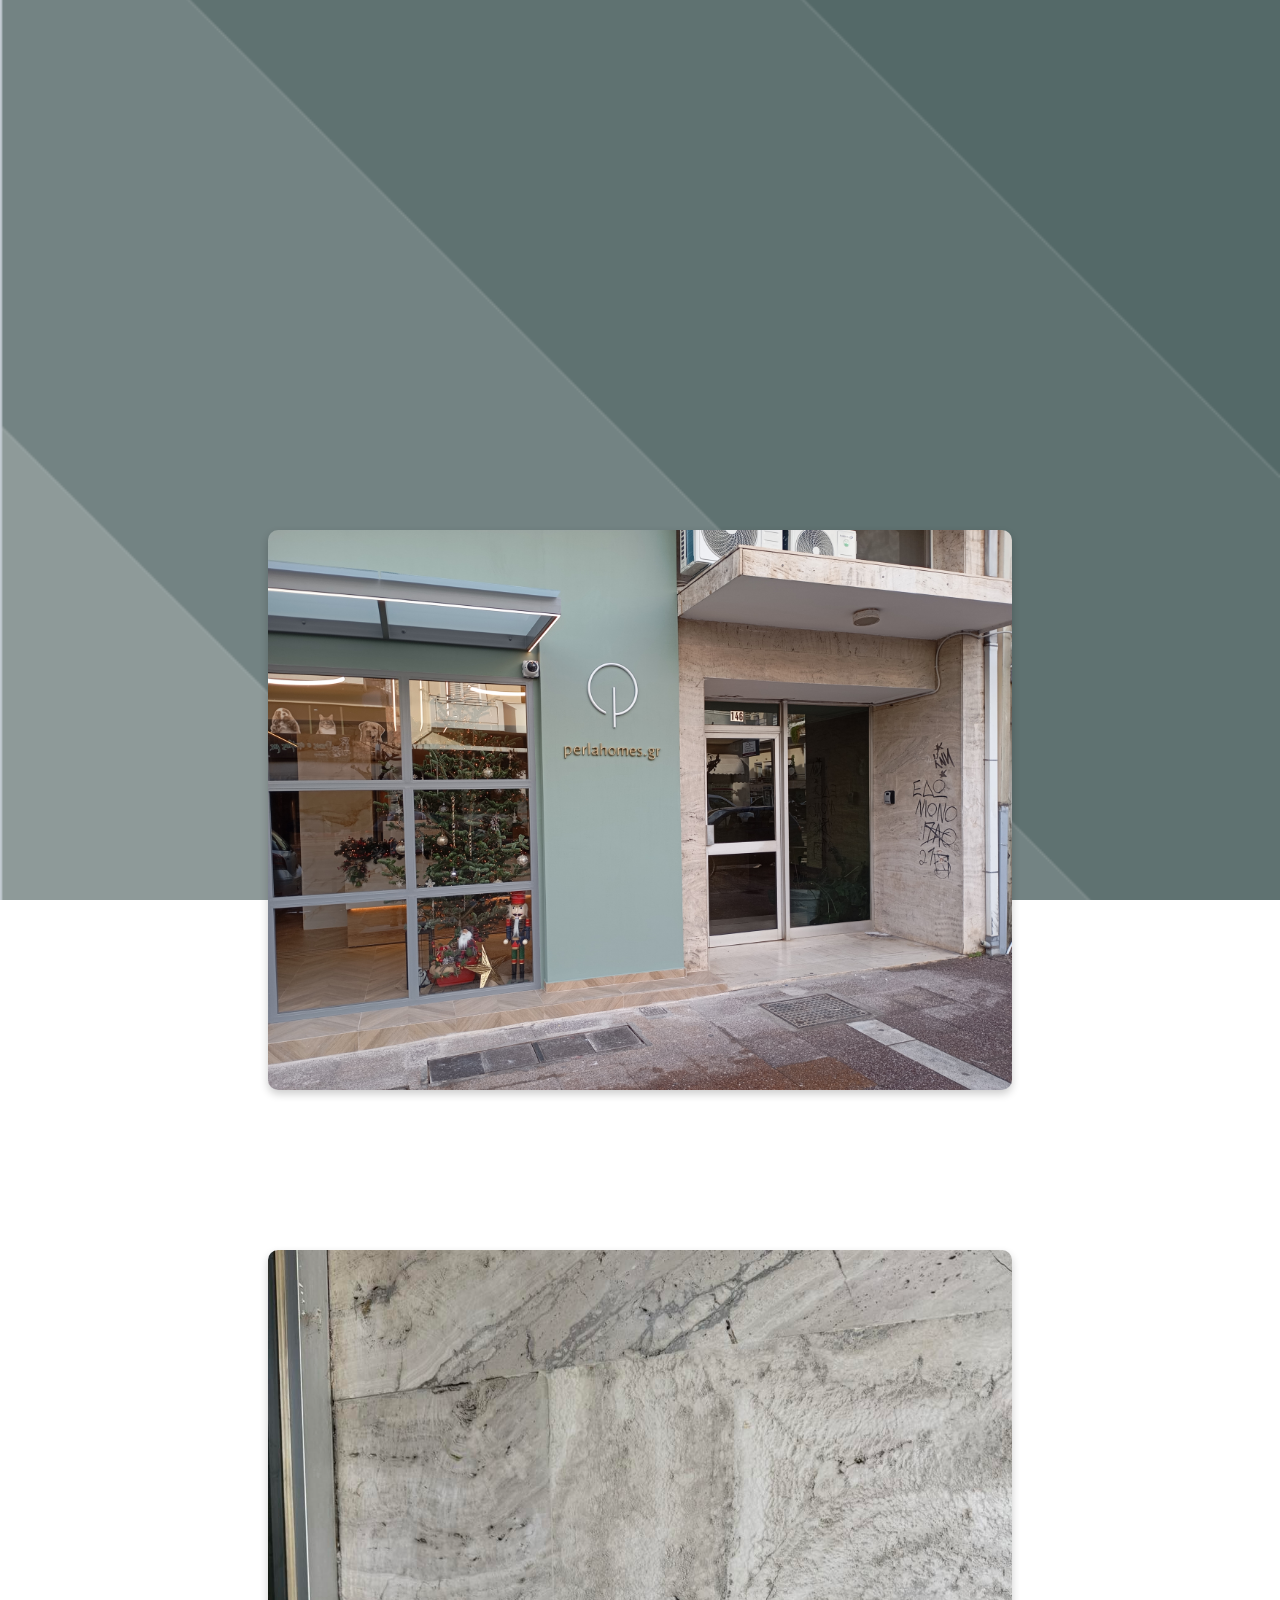
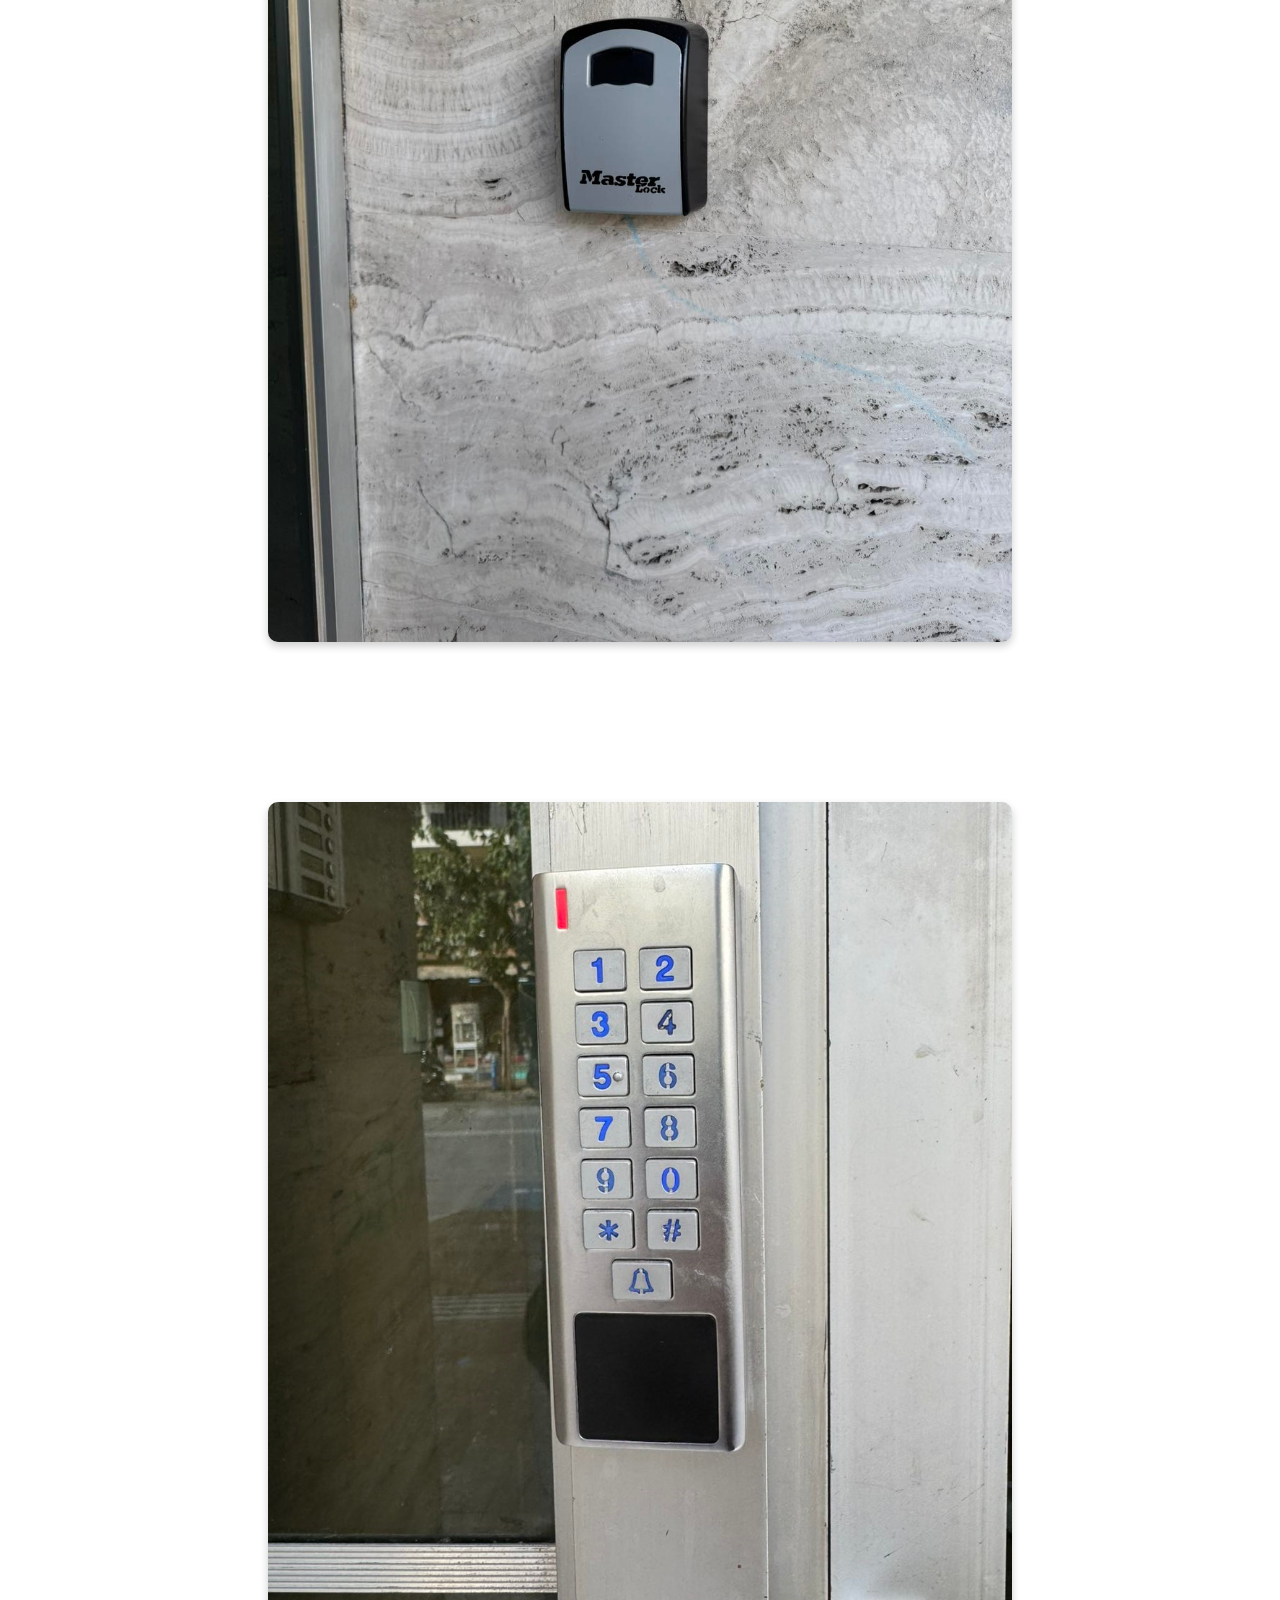
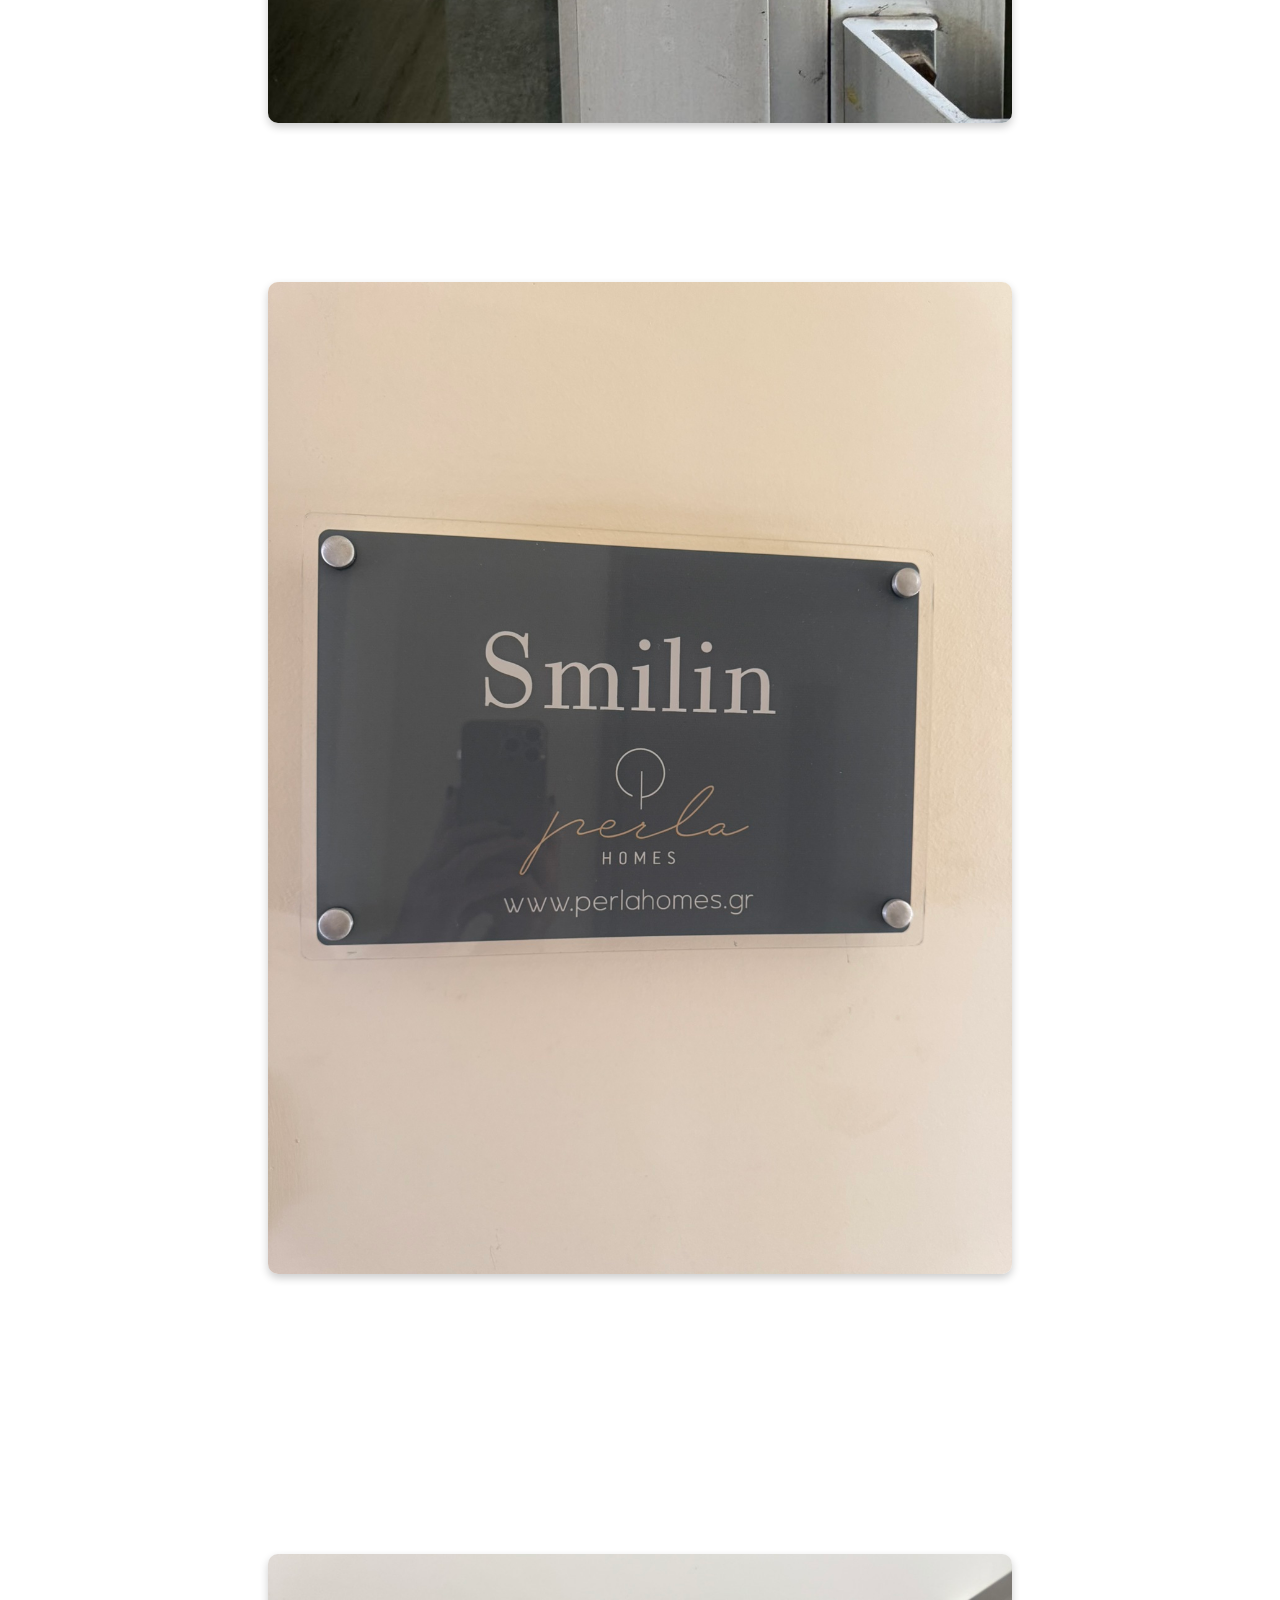
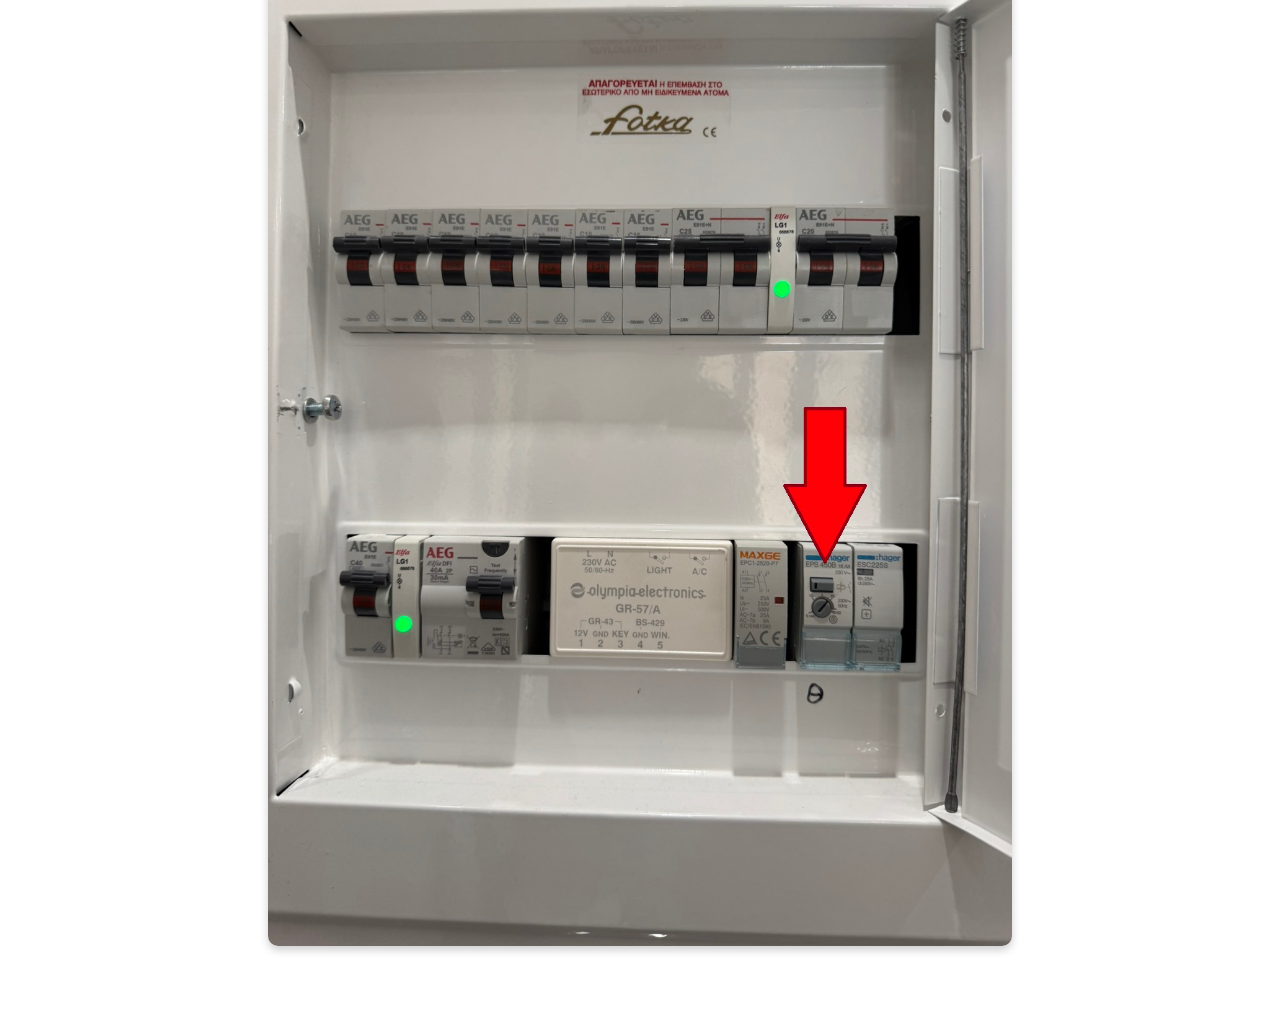
==== check_in.html @ eb22bf73 "Add files via upload" ====
<!DOCTYPE html>
<html lang="en">
<head>
    <meta charset="UTF-8">
    <meta name="viewport" content="width=device-width, initial-scale=1.0">
    <link href="https://fonts.googleapis.com/css2?family=Roboto:wght@400;700&display=swap" rel="stylesheet">

    <title>Perla Homes</title>
    <link rel="stylesheet" href="style.css">
</head>
<body>
    <!-- Main Content Section -->
    <div class="content-container">
        <!-- Home Button -->
        <a href="index.html" class="home-button fade-in">
            <button>Home Page</button>
        </a>

        <!-- Language Selector -->
        <div id="google_translate_element" class="fade-in"></div>

        <!-- Logo -->
        <img src="images/perla logo site.png" alt="Perla Homes Logo" id="logo" class="fade-in" />

        <!-- Main Heading -->
        <h1 id="main-heading" class="fade-in">Check-in <br> Instructions</h1>

        <!-- Images and Content -->
        <div class="content">
            <img src="images/Front Faron.jpg" id="front-door" alt="Access Code" />
        
            <h2>Key case</h2>
            <h2>Located next to the entrance door.</h2>
            <img src="images/Key Lock.jpg" id="key-lock" alt="Access Code">
            <h2>Code: 4450</h2>

           
            <h2>Door Lock.</h2>
            <img src="images/Entrance_Lock.jpg" id="key-lock" alt="Access Code">
            <h2>Code: 4455#</h2>
        
            <h2>Apartment on the 2nd floor</h2>
            <img src="images/Tampela_Smilin.jpg" id="apartment-image" alt="Access Code">
        
            <h2>Check-out</h2>
            <h2>Check-out Time 11:00 AM.</h2>
            <p>Please during check-out leave the keys on the table and close the door. Thank You!</p>
        
            <h2>Hot Water</h2>
            <p>The property has a solar water heater. In case there is no hot water, please turn on the water heater, it turns off automaticly.</p>
            <img src="images/Pinakas Smilin.jpg" id="hot-water" alt="Access Code">
        </div>

    <!-- Footer -->
    <div class="footer fade-in">
        <p>&copy; 2025 Perla Homes. All rights reserved.</p>
    </div>

    <script src="script.js"></script>
    <script type="text/javascript">
        function googleTranslateElementInit() {
            new google.translate.TranslateElement({
                pageLanguage: 'en',
                includedLanguages: 'en,el,it,pt,ro,es,fr,ka,de,cs,hy,sq,ru', // Add more languages as needed
                layout: google.translate.TranslateElement.InlineLayout.SIMPLE
            }, 'google_translate_element');
        }
    </script>
    <script type="text/javascript" src="https://translate.google.com/translate_a/element.js?cb=googleTranslateElementInit"></script>
</body>
</html>
---- style.css ----
/* Basic Reset */
body, html {
    margin: 0;
    padding: 0;
    font-family: Arial, sans-serif;
    height: 100%;
    display: flex;
    flex-direction: column;
}

/* Background with image and overlay */
body {
    background-image: url('images/fonto.png'); /* Replace with your background image */
    background-size: cover;
    background-position: center;
    background-attachment: fixed;
    color: white;
}

/* Semi-transparent overlay */
body::after {
    content: "";
    position: absolute;
    top: 0;
    left: 0;
    right: 0;
    bottom: 0;
    background: rgba(10, 10, 10, 0.1); /* Adjust this to change the contrast */
    z-index: -1; /* Places the overlay behind content */
}

/* Main Content */
.content-container {
    flex: 1;
    display: flex;
    flex-direction: column;
    justify-content: center;
    align-items: center;
    text-align: center;
    padding: 20px;
}

/* Language selector positioned at the top left */
#google_translate_element {
    position: absolute;
    top: 1px;
    left: 1px;
    z-index: 9999;
    padding: 5px;
    
    border: 1px solid #ccc; /* Optional border */
    border-radius: 5px; /* Optional rounded corners */
}



/* Button container */
.button-container {
    display: flex;
    justify-content: center;
    gap: 20px;
    margin-top: 10px;
    flex-wrap: wrap; /* Allows wrapping for smaller screens */
}

/* Styling for each button item */
.button-item {
    display: flex;
    flex-direction: column;
    align-items: center;
    text-align: center;
}

.round-btn {
    background-color: #eff5ef;
    color: white;
    border: none;
    padding: 0; /* Remove padding */
    border-radius: 50%;
    width: 80px;  /* Smaller width */
    height: 80px;  /* Smaller height */
    display: flex;
    justify-content: center;
    align-items: center;
    cursor: pointer;
    transition: background-color 0.3s;
    overflow: hidden; /* Ensure image stays inside the circle */
    margin-bottom: 8px; /* Space between button and text */
}

.round-btn:hover {
    background-color: #3d5e4d;
}

.round-btn:focus {
    outline: none;
}

.round-btn img {
    width: 100%; /* Fill the button's width */
    height: 100%; /* Fill the button's height */
    object-fit: cover; /* Ensures the image covers the entire circle without distortion */
}

button:active {
    transform: scale(0.98); /* Slight scale-down effect on click */
}

/* Text under the button */
.button-item span {
    color: white;
    font-size: 17px; /* Smaller text */
    font-weight: bold;
}

/* Footer */
.footer {
    background-color: #0f0f0f(0, 0, 0, 0.7); /* Optional: background for the footer */
    background-color: rgb(140, 150, 144);
    width: 100%;
    padding: 5px 0;
    text-align: center;
    color: white;
}

.footer p {
    margin: 0;
}

#logo {
    display: block;
    margin: 0 auto; /* Center the logo */
    max-width: 350px; /* Adjust the size as needed */
    height: auto; /* Keep the aspect ratio intact */
    margin-top: 200px;
}

.round-btn {
    box-shadow: 0 4px 6px rgba(0, 0, 0, 0.2);
}
.round-btn:hover {
    box-shadow: 0 6px 10px rgba(0, 0, 0, 0.3);
}

/* Styling for h1 element */
#main-heading {
    font-family: 'Roboto', sans-serif; /* Use a nice, modern font like Roboto */
    font-size: 2rem; /* Adjust the size of the text */
    color: white; /* Make the text white */
    text-align: center; /* Center align the text */
    margin-top: 10px; /* Add some space between the logo and the heading */
    text-shadow: 2px 2px 4px rgba(0, 0, 0, 0.5); /* Optional: add shadow for better readability */
}

p {
    text-align: center; /* Centers the text */
    font-size: 1em;    /* Optional: adjust the font size */
    color: white;        /* Optional: ensure the text is white */
    margin-top: 5px;    /* Optional: add some spacing from the heading */
}
/* Define the animation for fade-in effect */
.fade-in {
    opacity: 0; /* Start as invisible */
    animation: fadeInAnimation 2s forwards; /* Apply animation */
}

@keyframes fadeInAnimation {
    0% {
        opacity: 0; /* Invisible at the start */
    }
    100% {
        opacity: 1; /* Fully visible at the end */
    }
}

/* Optional: Delay different elements to stagger their appearance */
#logo {
    animation-delay: 1s; /* Delay the logo by 0.5s */
}

#main-heading {
    animation-delay: 1.5s; /* Delay the heading by 1s */
}

.button-item {
    animation-delay: 2s; /* Delay buttons by 1.5s */
    animation-duration: 3s;
}

.content img {
    box-shadow: 0 4px 8px rgba(0, 0, 0, 0.2); /* Adds a subtle shadow around the image */
}

.content img {
    max-width: 60%; /* Adjust this value to control the maximum width of your images */
    height: auto;
    margin: 20px 0; /* Adds spacing between the images */
    border-radius: 10px; /* Optional: Adds rounded corners to images */
}

.home-button {
    position: fixed;
    top: 50px; /* Distance from the top */
    right: 10px; /* Distance from the right */
    z-index: 1000; /* Ensure it's above other content */
}

.home-button button {
    background-color: #9b9e89; /* Green background */
    color: white; /* White text */
    padding: 10px 10px; /* Some padding */
    border: none; /* No border */
    border-radius: 5px; /* Rounded corners */
    font-size: 16px;
    font-weight: 700;
    cursor: pointer;
}

.home-button button:hover {
    background-color: #0c0c0c; /* Darker green on hover */
}
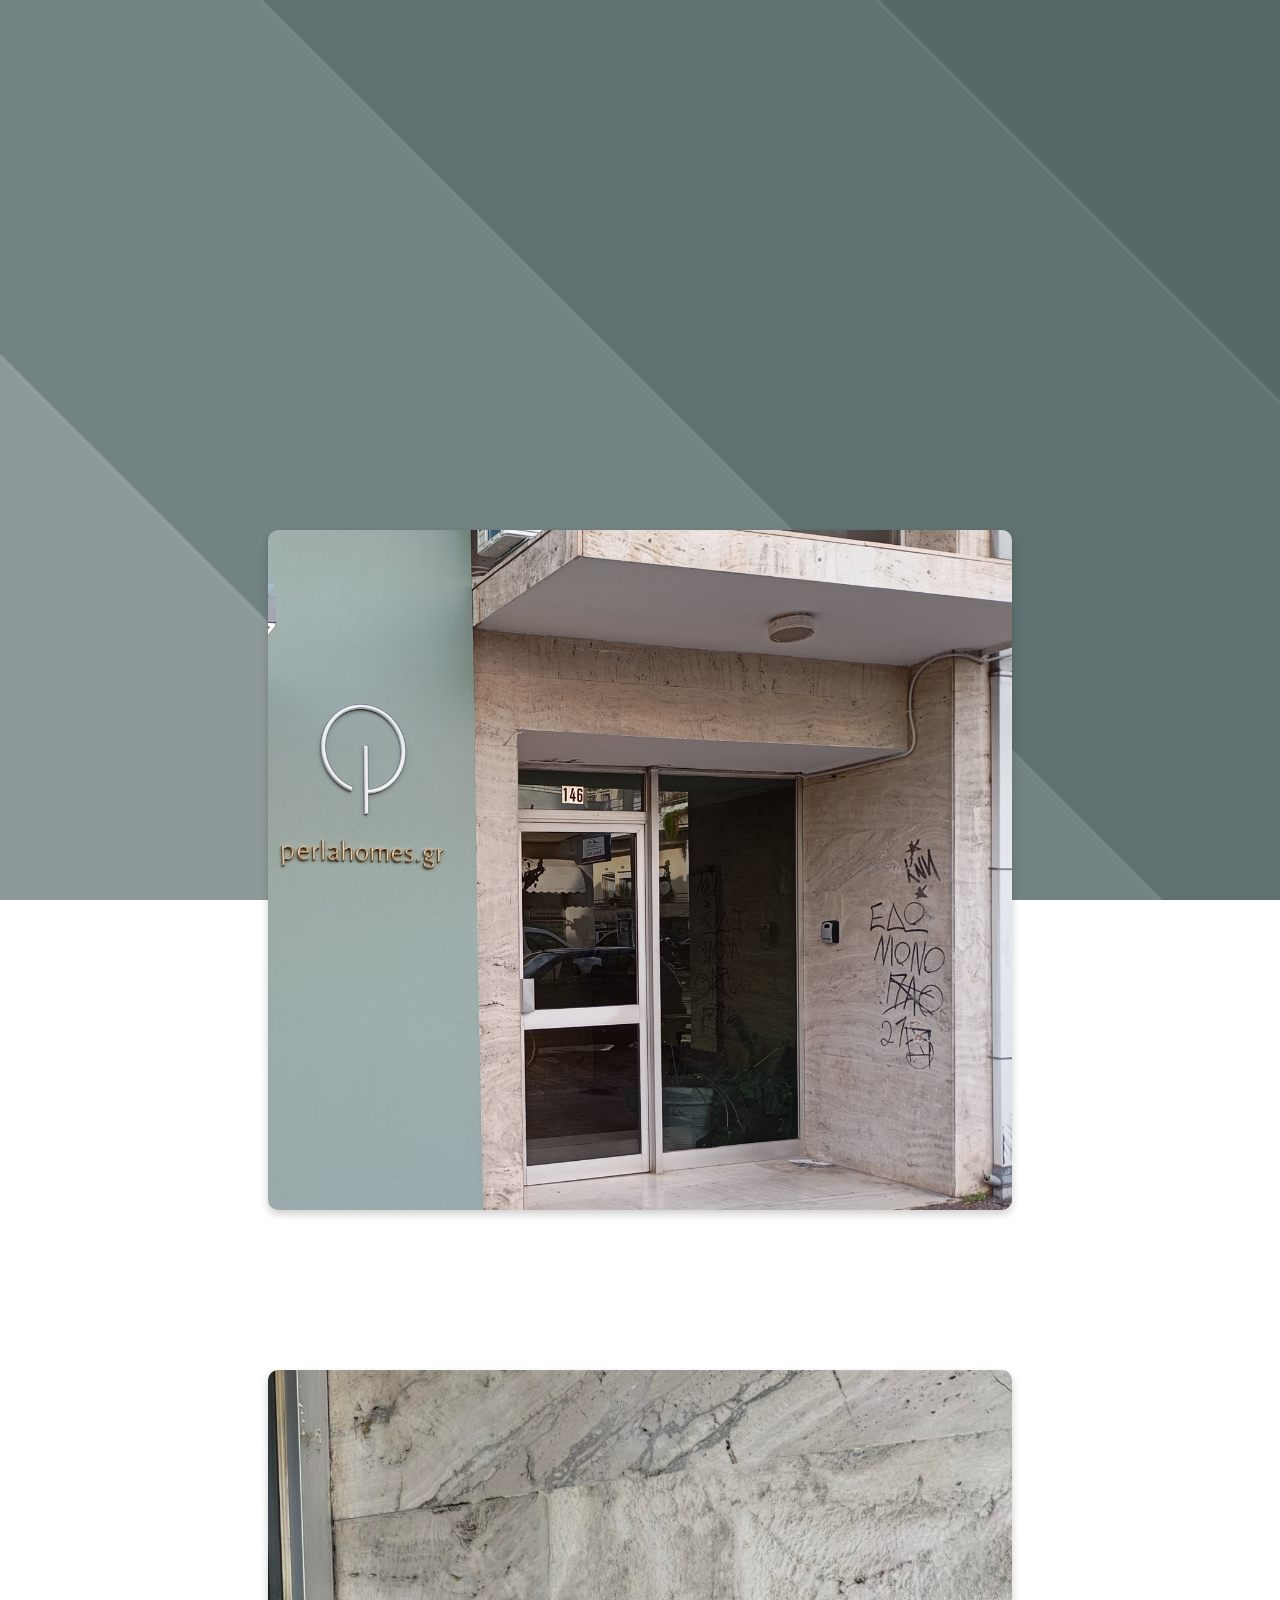
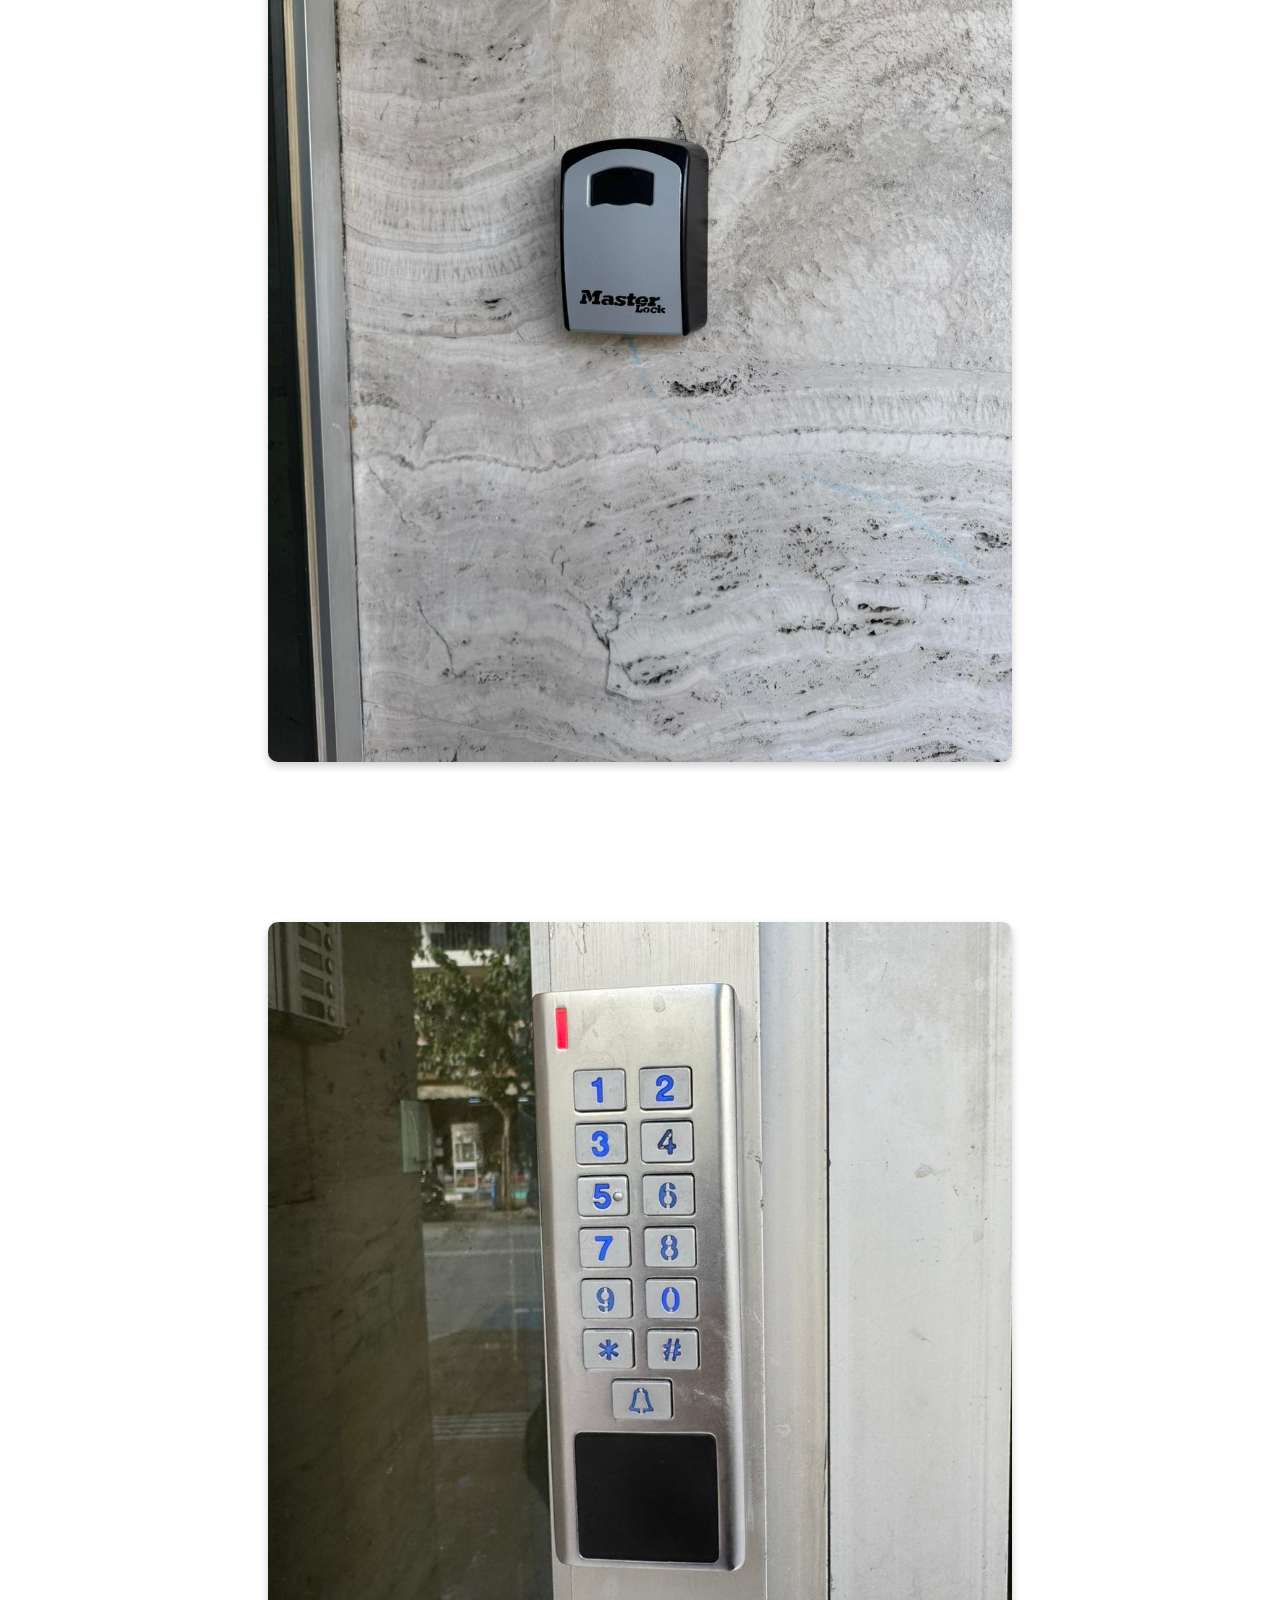
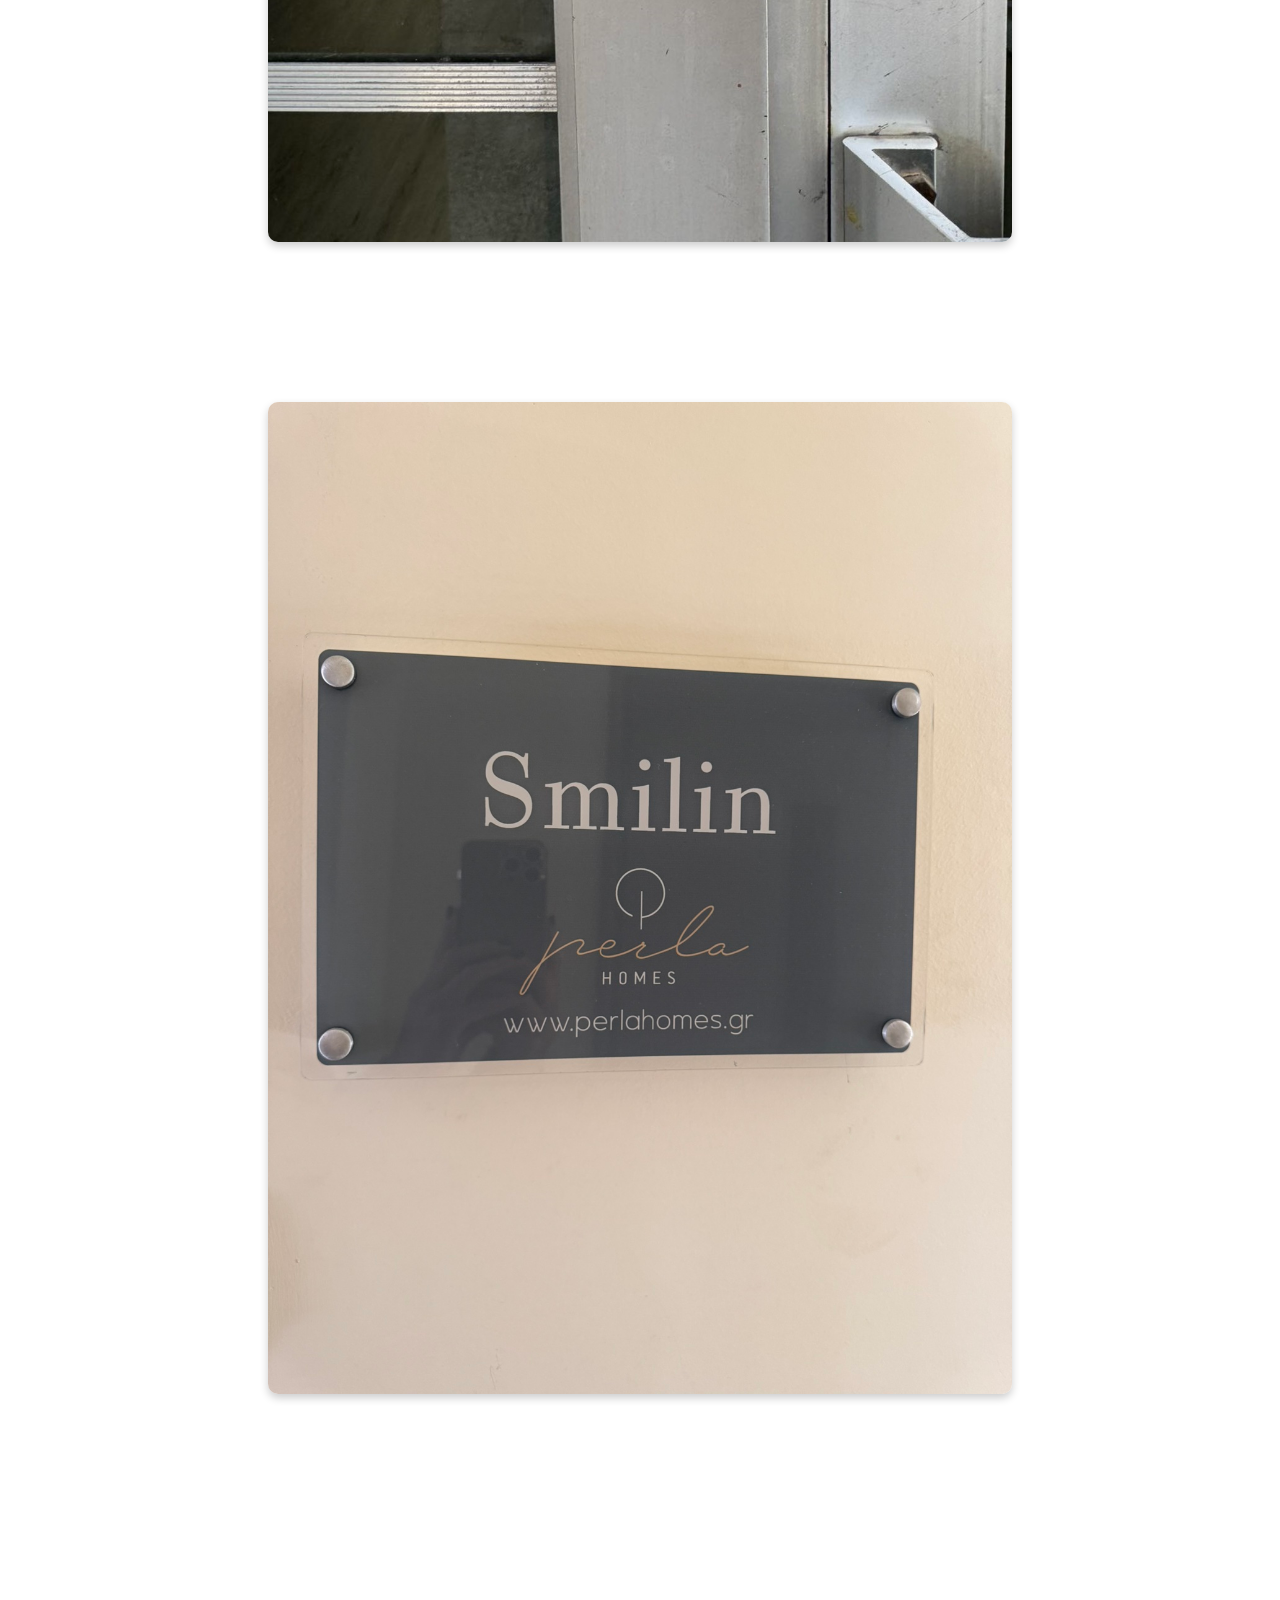
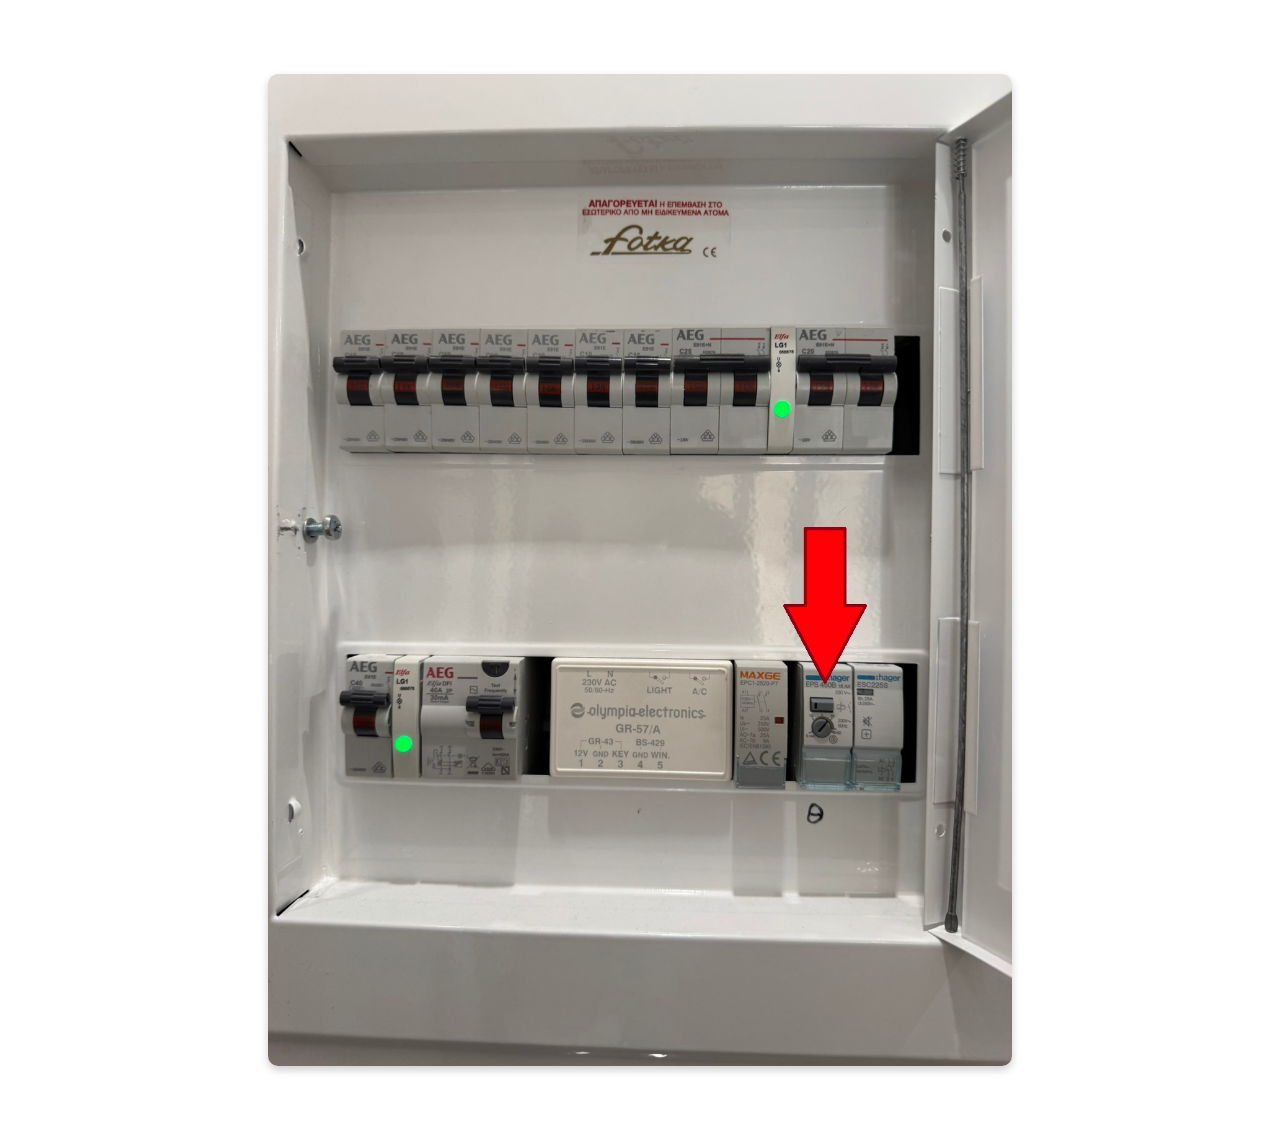
==== commit d18edcc2: "Add files via upload" ====
--- a/check_in.html
+++ b/check_in.html
@@ -35,7 +35,7 @@
             <h2>Code: 4450</h2>
 
            
-            <h2>Door Lock.</h2>
+            <h2>Door Lock lower entrance.</h2>
             <img src="images/Entrance_Lock.jpg" id="key-lock" alt="Access Code">
             <h2>Code: 4455#</h2>
         
@@ -47,7 +47,7 @@
             <p>Please during check-out leave the keys on the table and close the door. Thank You!</p>
         
             <h2>Hot Water</h2>
-            <p>The property has a solar water heater. In case there is no hot water, please turn on the water heater, it turns off automaticly.</p>
+            <p>For hot water please turn on the water heater, it turns off automaticly after 40 minutes.</p>
             <img src="images/Pinakas Smilin.jpg" id="hot-water" alt="Access Code">
         </div>
 
--- a/style.css
+++ b/style.css
@@ -10,7 +10,7 @@
 
 /* Background with image and overlay */
 body {
-    background-image: url('images/fonto.png'); /* Replace with your background image */
+    background-image: url('images/fontoCheck.png'); /* Replace with your background image */
     background-size: cover;
     background-position: center;
     background-attachment: fixed;
@@ -206,11 +206,11 @@
 }
 
 .home-button button {
-    background-color: #9b9e89; /* Green background */
+    background-color: #e0c188; /* Green background */
     color: white; /* White text */
     padding: 10px 10px; /* Some padding */
     border: none; /* No border */
-    border-radius: 5px; /* Rounded corners */
+    border-radius: 100px; /* Rounded corners */
     font-size: 16px;
     font-weight: 700;
     cursor: pointer;
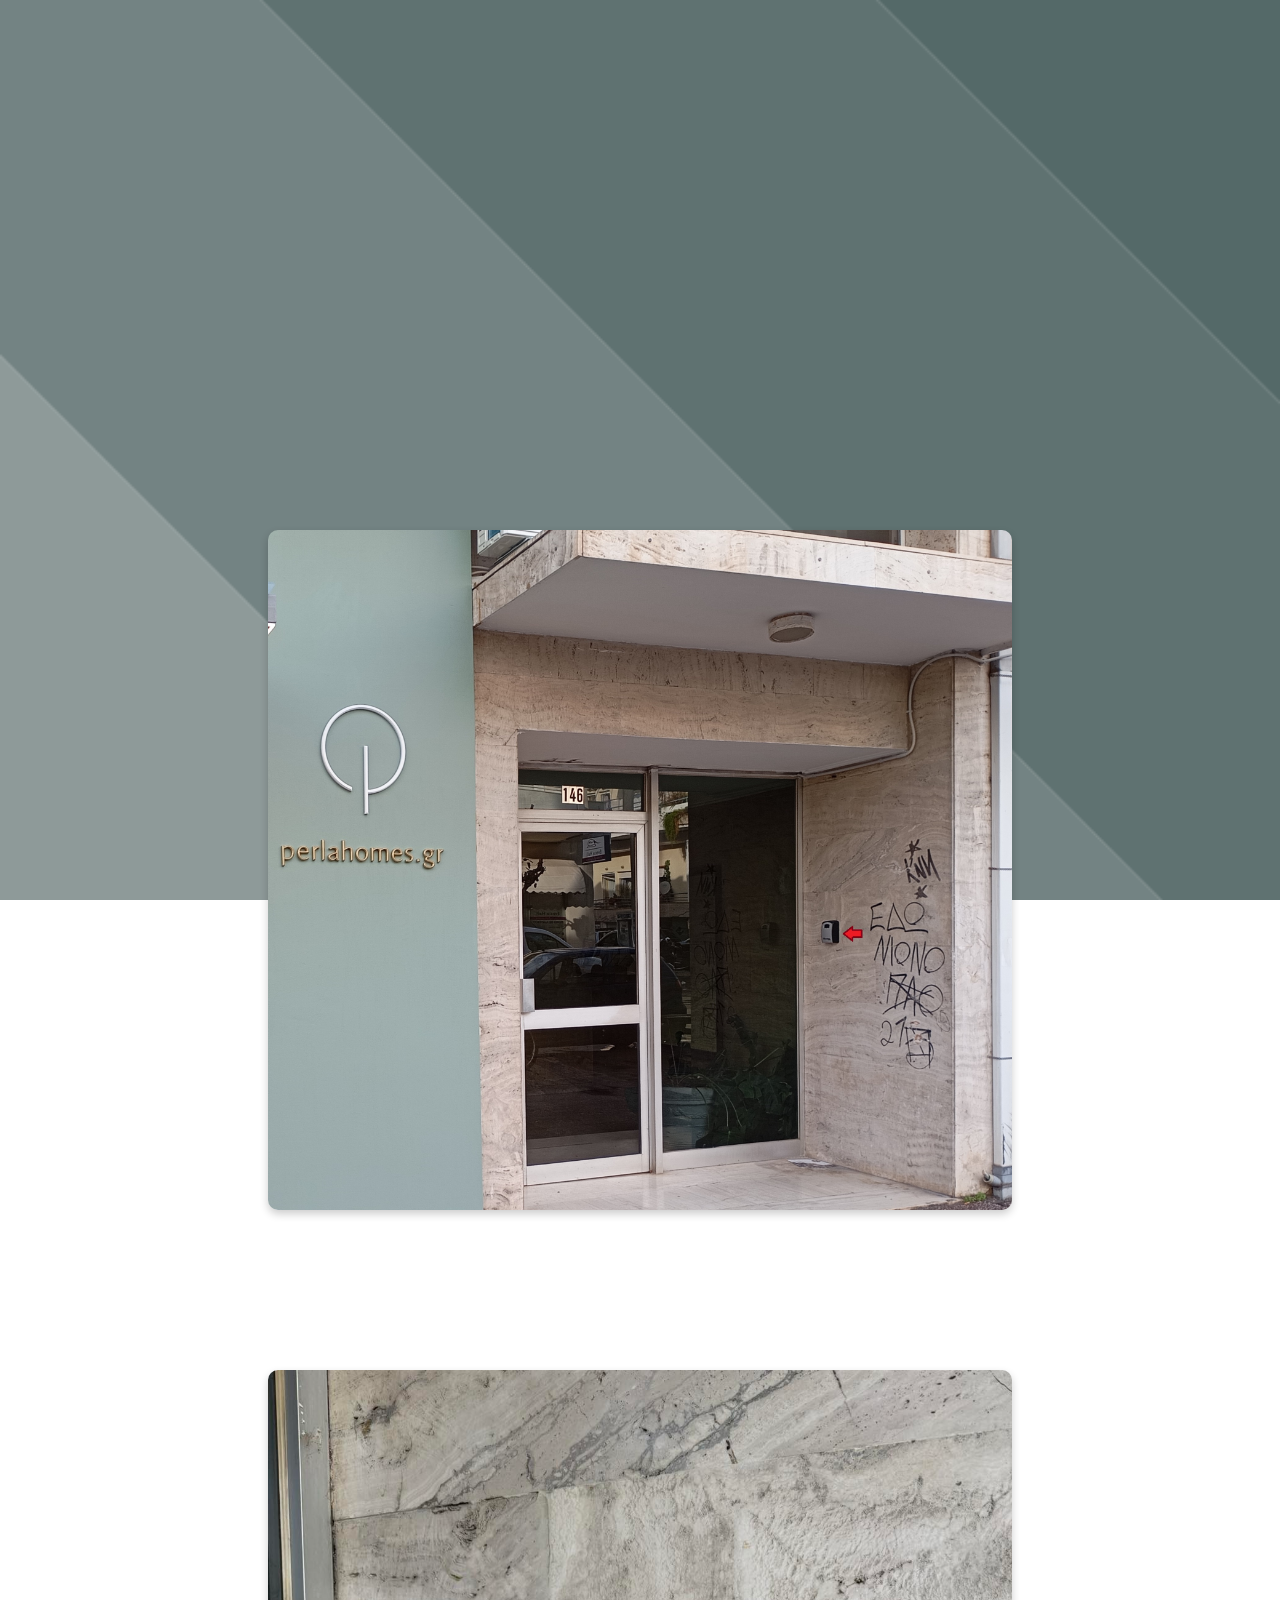
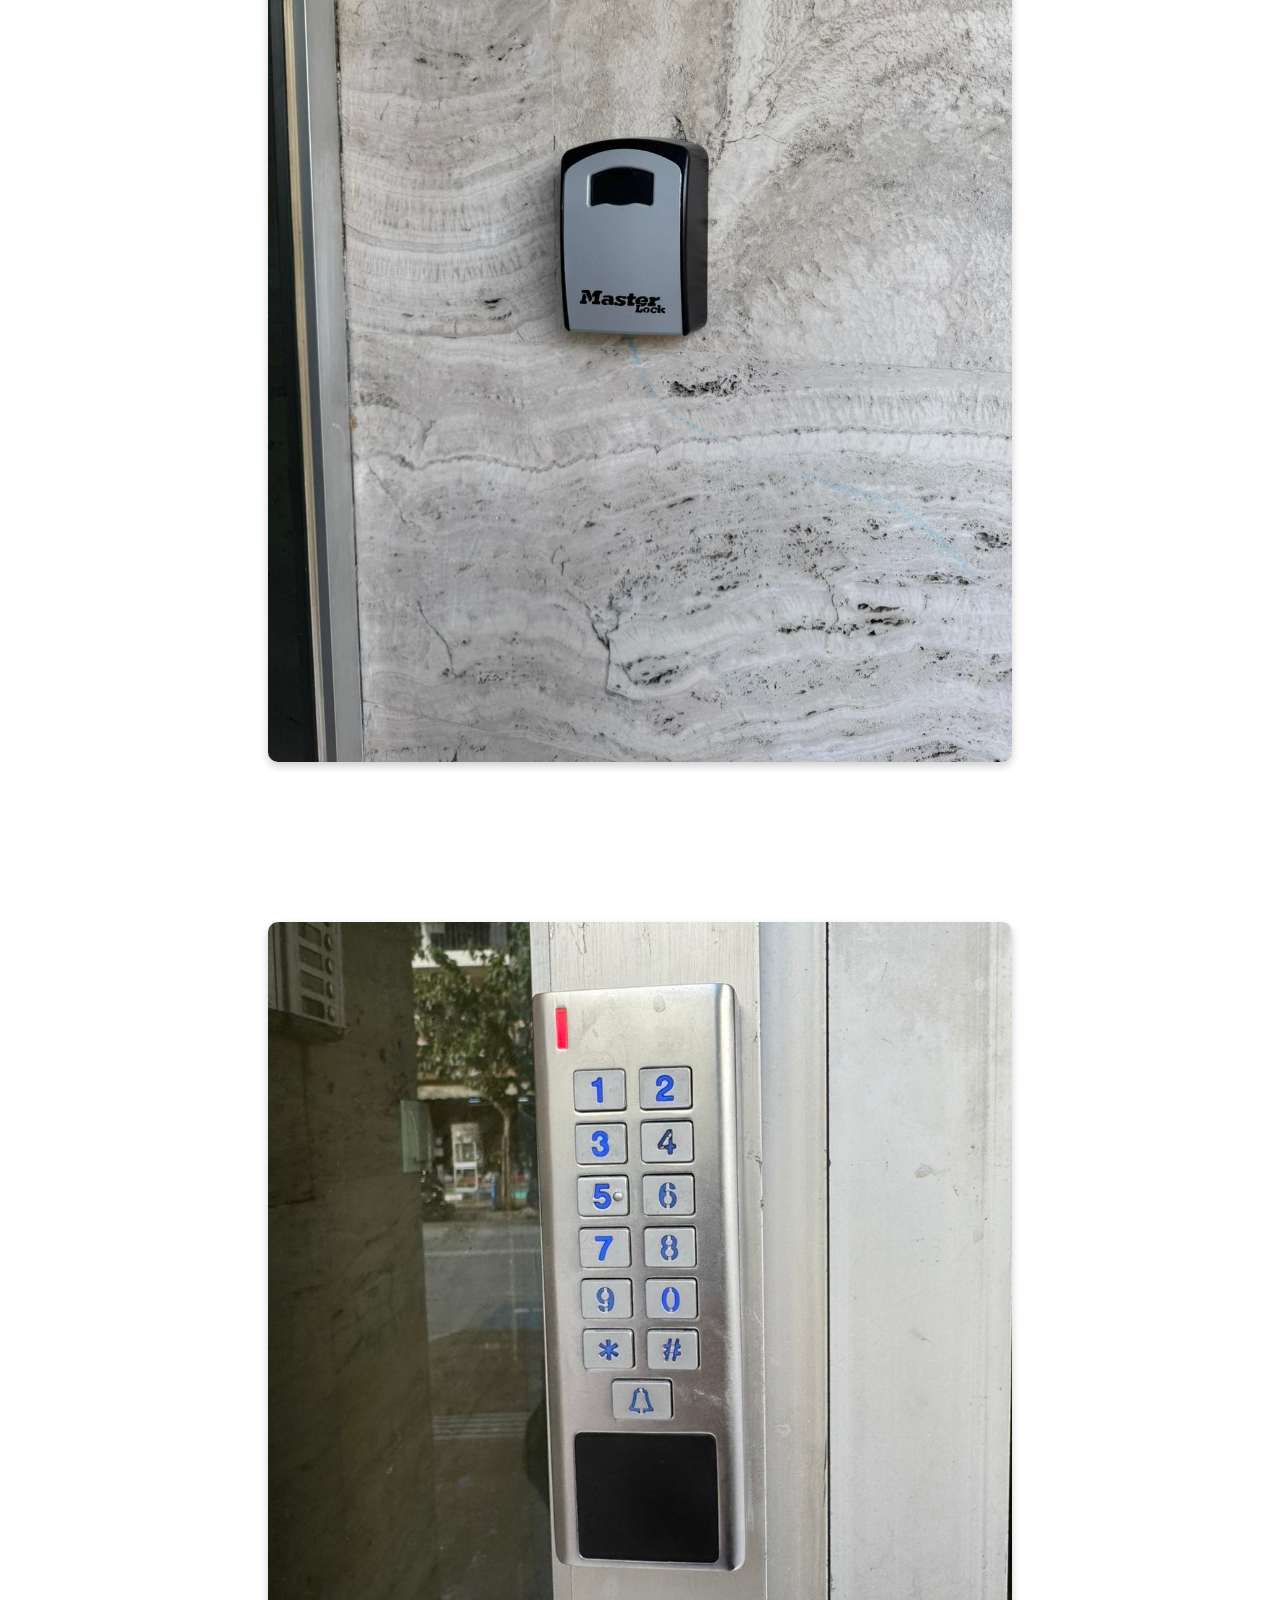
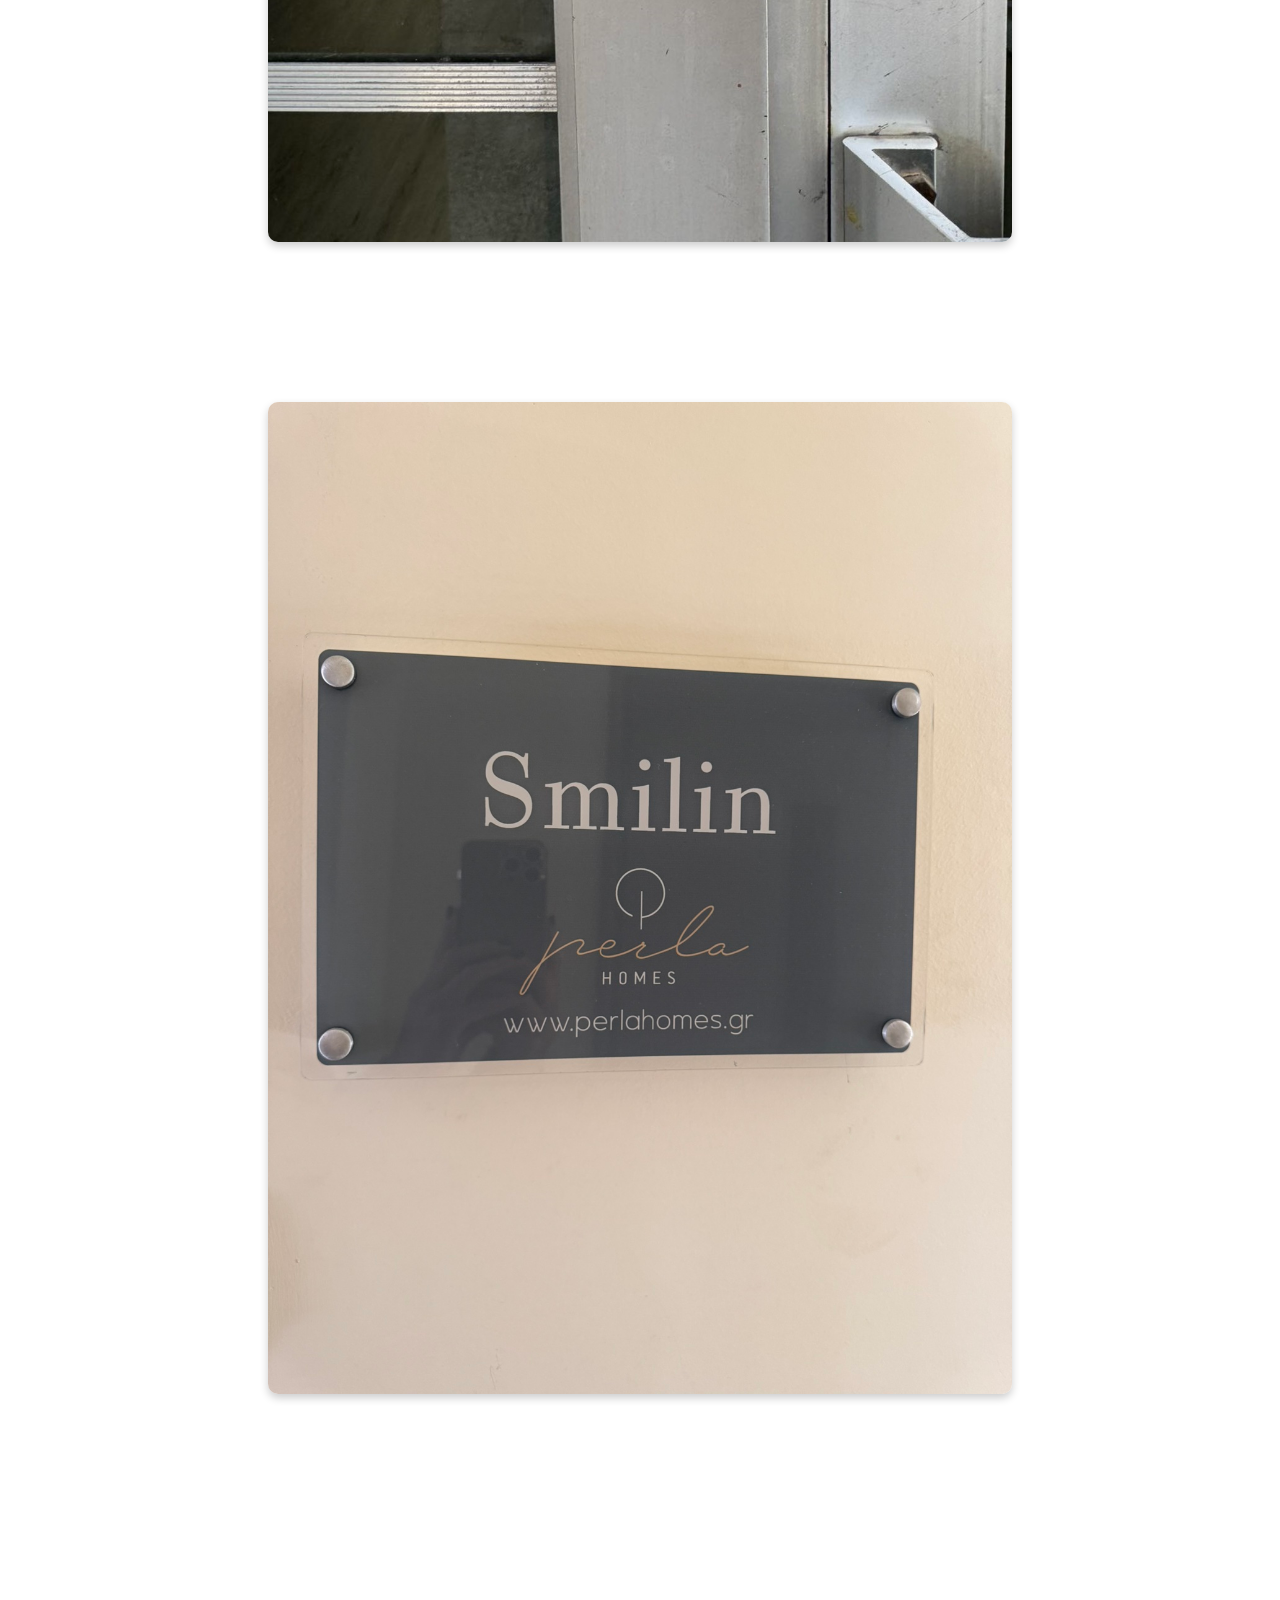
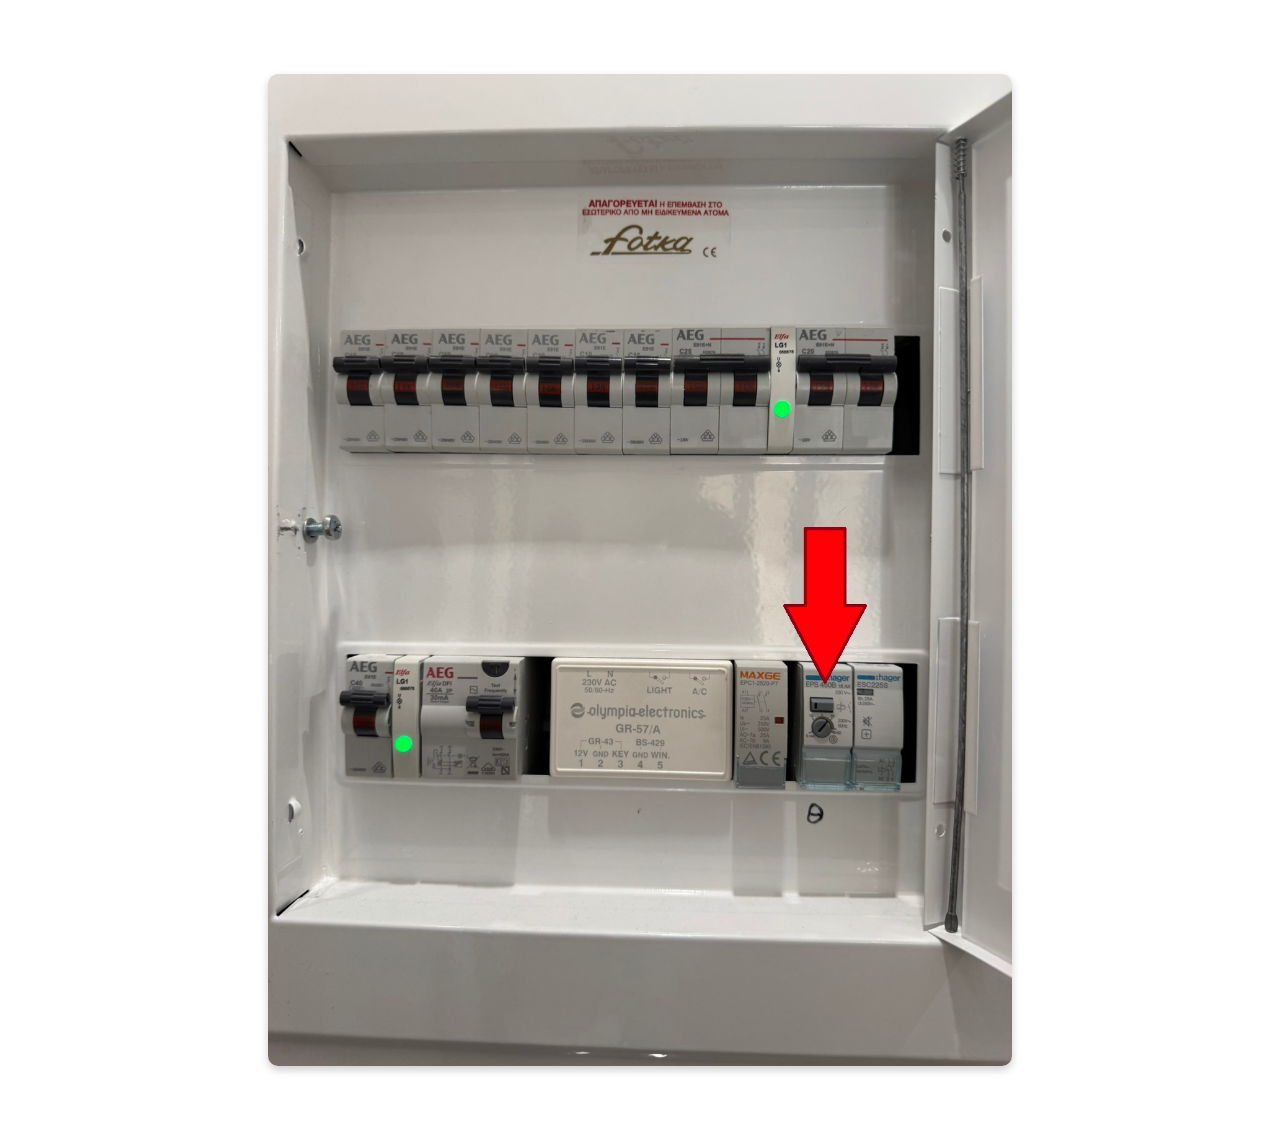
==== commit cd6eeaec: "Update check_in.html" ====
--- a/check_in.html
+++ b/check_in.html
@@ -30,7 +30,7 @@
             <img src="images/Front Faron.jpg" id="front-door" alt="Access Code" />
         
             <h2>Key case</h2>
-            <h2>Located next to the entrance door.</h2>
+            <h2>Located next to the lower entrance door.</h2>
             <img src="images/Key Lock.jpg" id="key-lock" alt="Access Code">
             <h2>Code: 4450</h2>
 
--- a/style.css
+++ b/style.css
@@ -218,5 +218,6 @@
 
 .home-button button:hover {
     background-color: #0c0c0c; /* Darker green on hover */
-}
-
+    
+}
+
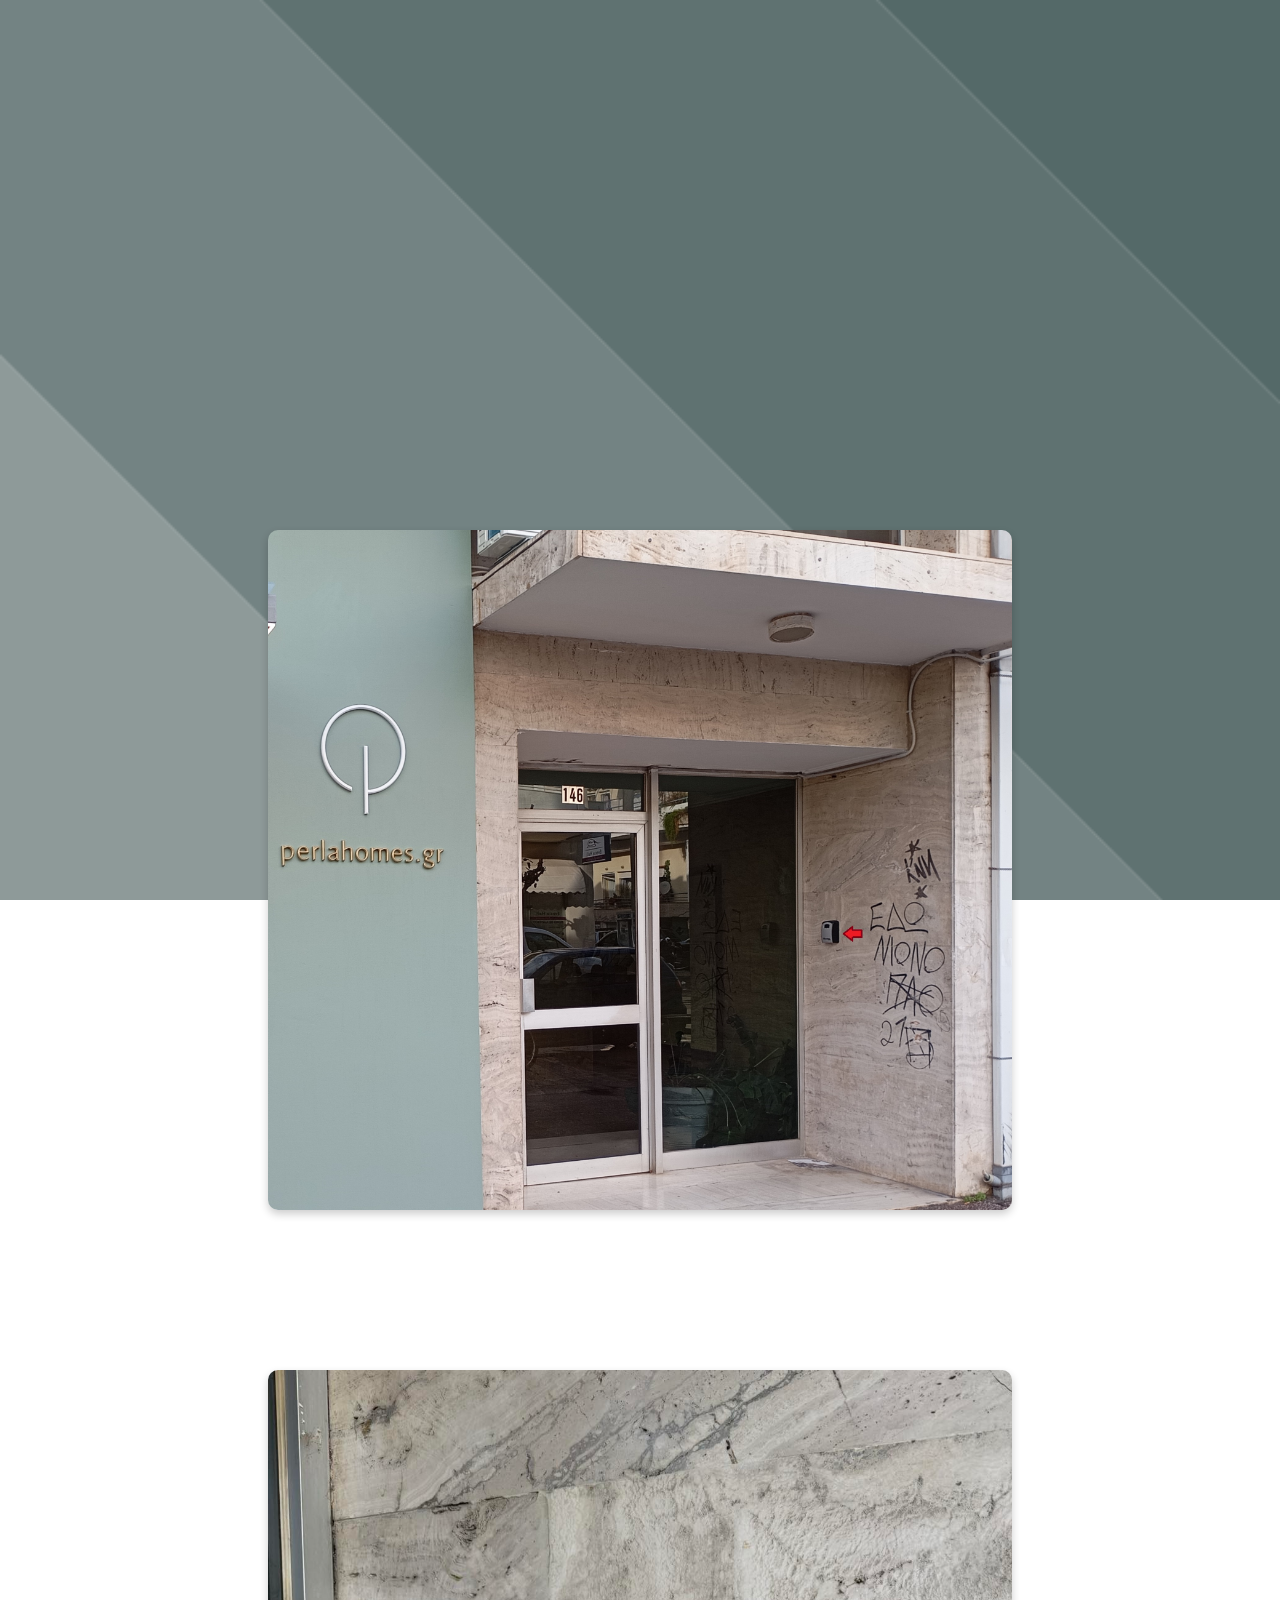
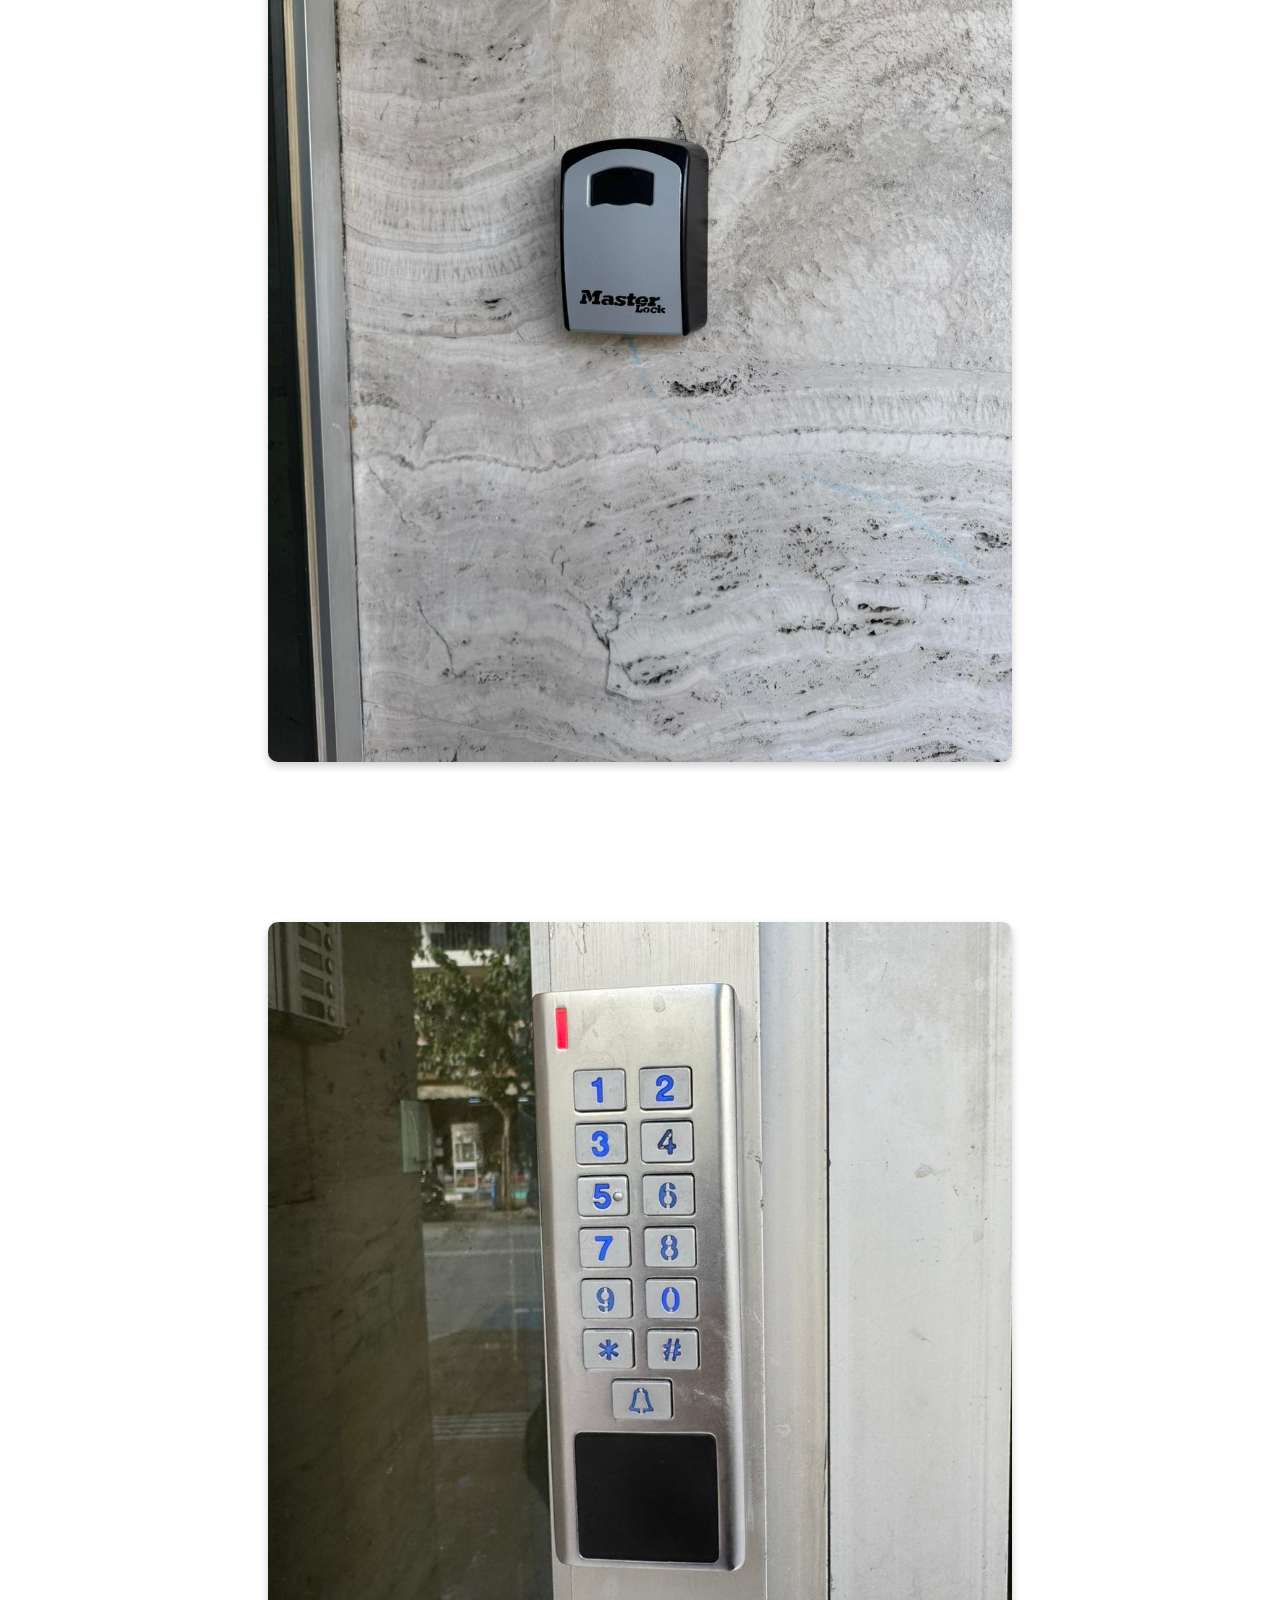
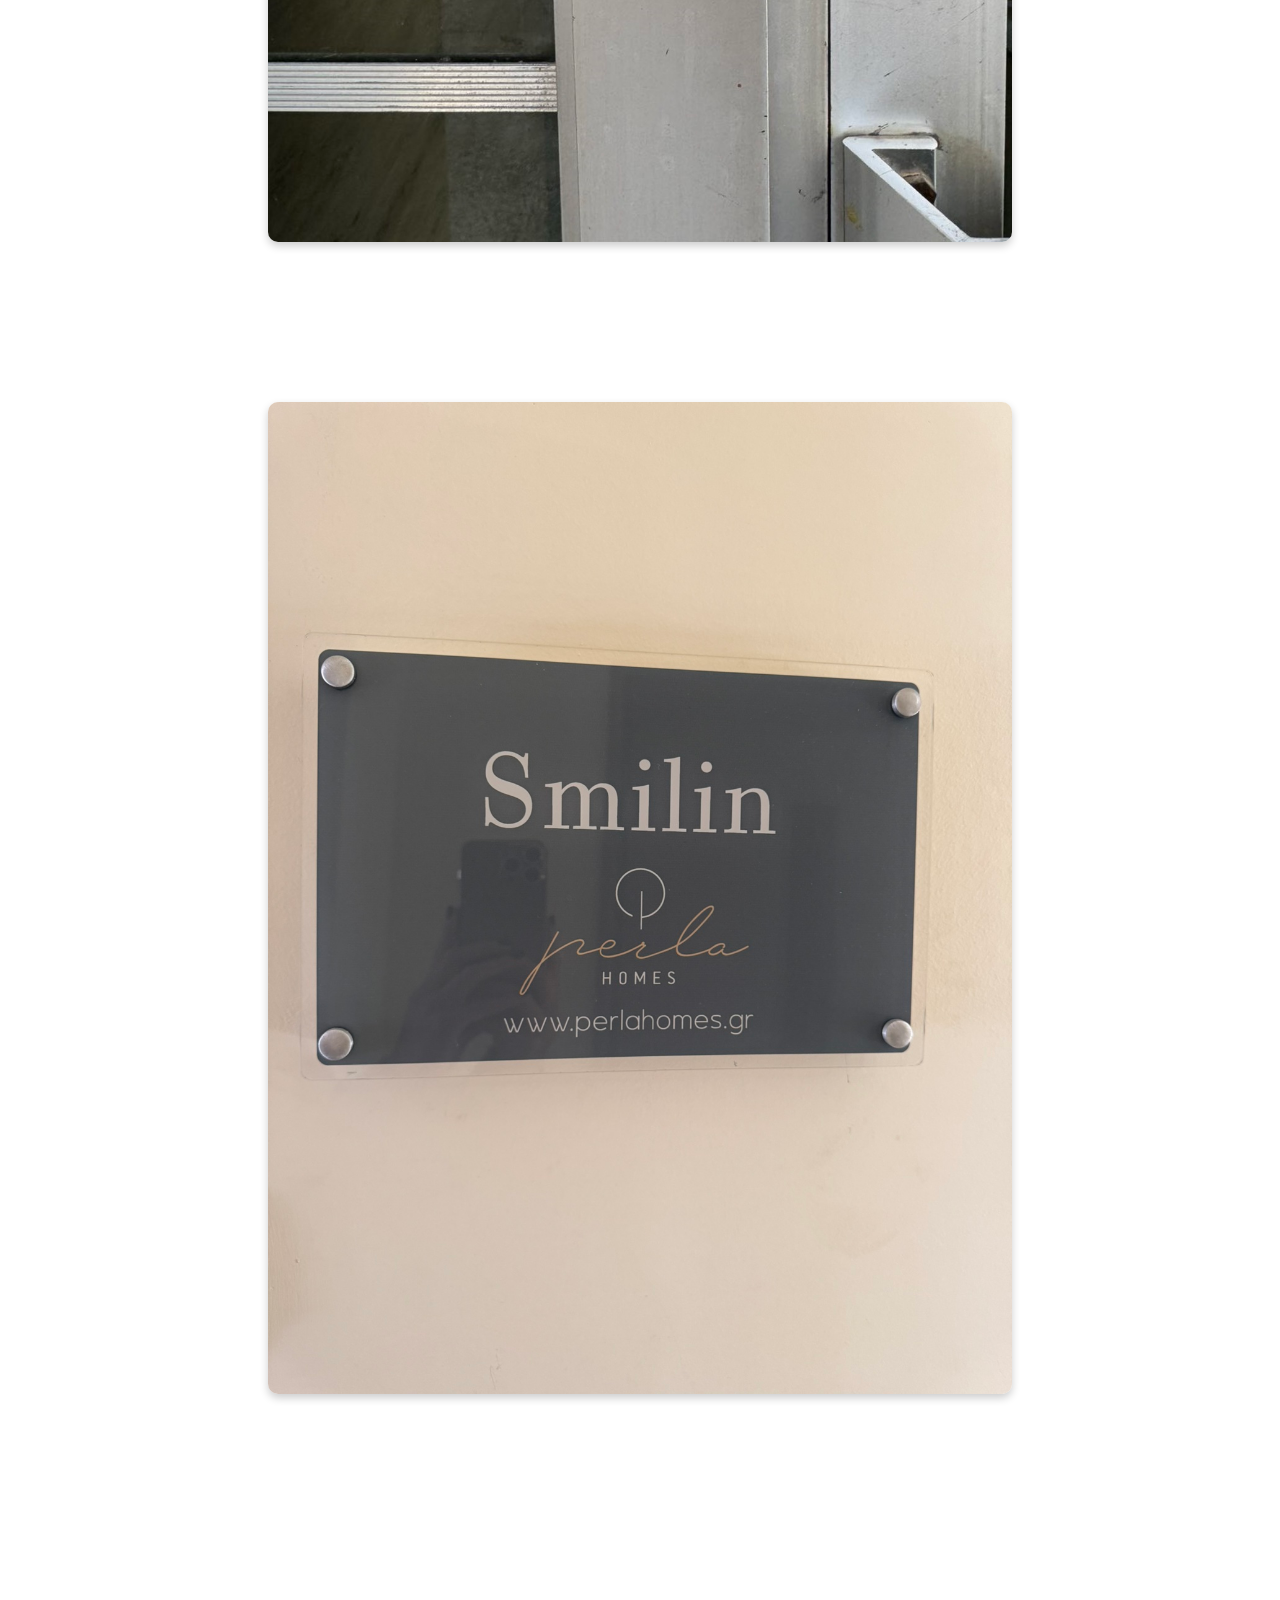
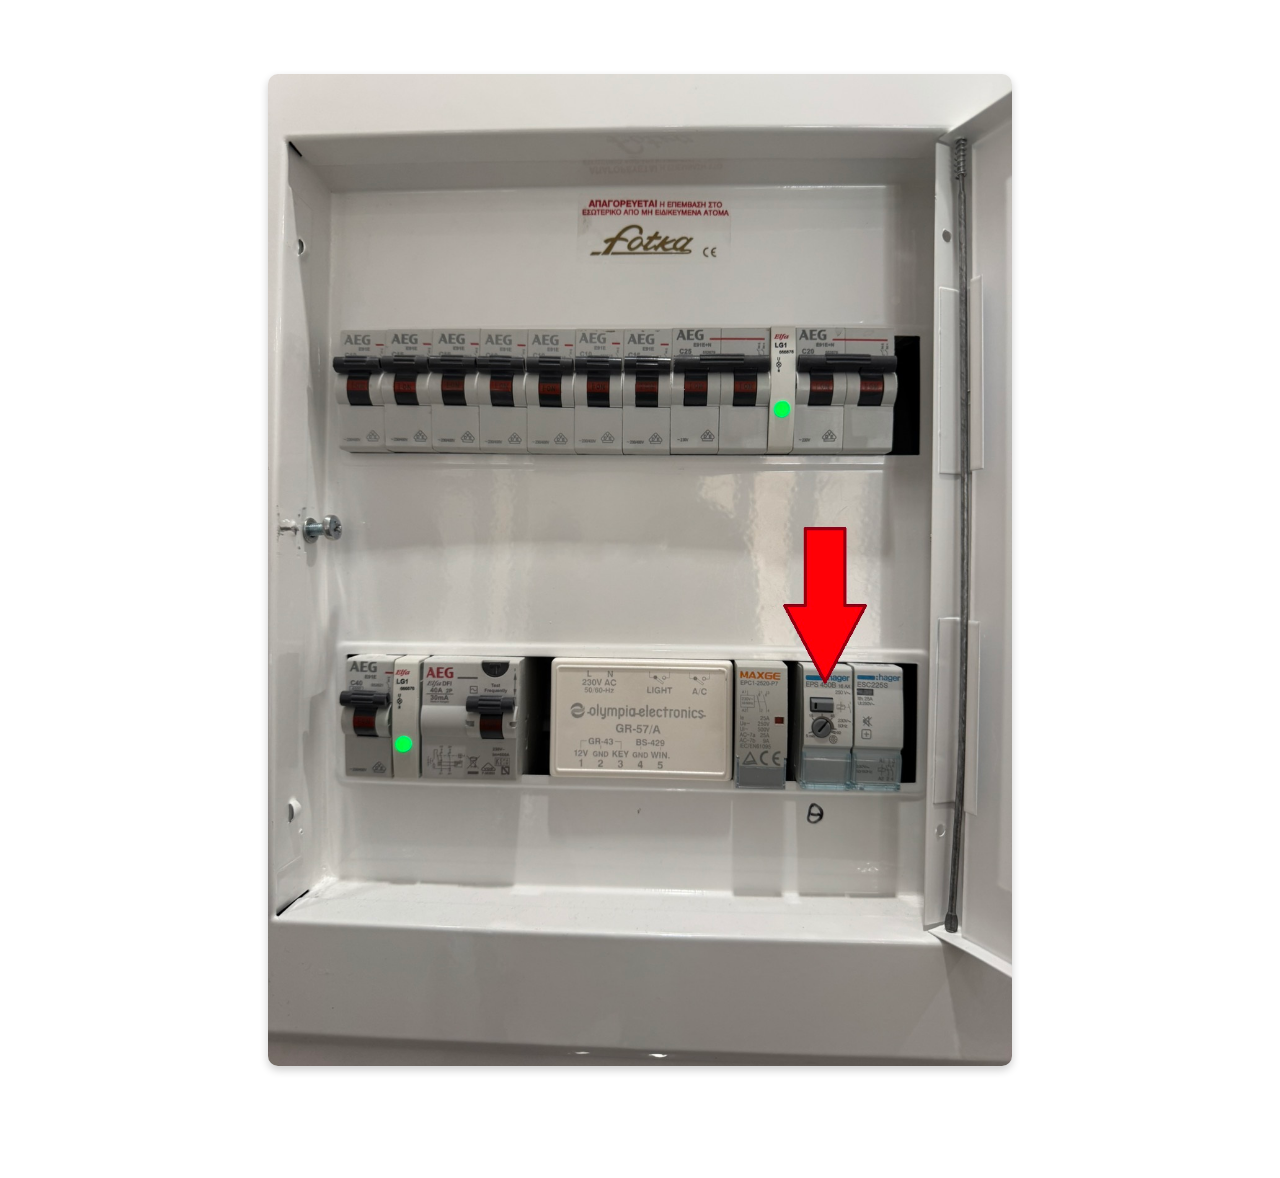
==== commit 8f645915: "Update check_in.html" ====
--- a/check_in.html
+++ b/check_in.html
@@ -4,6 +4,7 @@
     <meta charset="UTF-8">
     <meta name="viewport" content="width=device-width, initial-scale=1.0">
     <link href="https://fonts.googleapis.com/css2?family=Roboto:wght@400;700&display=swap" rel="stylesheet">
+        <link rel="stylesheet" href="https://cdnjs.cloudflare.com/ajax/libs/font-awesome/6.0.0-beta3/css/all.min.css">
 
     <title>Perla Homes</title>
     <link rel="stylesheet" href="style.css">
@@ -52,9 +53,24 @@
         </div>
 
     <!-- Footer -->
-    <div class="footer fade-in">
+   <div class="footer fade-in">
+       
+        
+        <!-- Social Media Links -->
+        <div class="social-media">
+            <a href="https://www.perlahomes.gr" target="_blank">
+                <i class="fas fa-globe social-icon"></i>
+            </a>
+            <a href="https://www.facebook.com/PerlaHomesgr/" target="_blank">
+                <i class="fab fa-facebook social-icon"></i>
+            </a>
+            <a href="https://www.instagram.com/perla.homes/?hl=el" target="_blank">
+                <i class="fab fa-instagram social-icon"></i>
+            </a>
+        </div>
         <p>&copy; 2025 Perla Homes. All rights reserved.</p>
     </div>
+
 
     <script src="script.js"></script>
     <script type="text/javascript">
--- a/style.css
+++ b/style.css
@@ -221,3 +221,24 @@
     
 }
 
+.social-media {
+    margin-top: 10px;
+    display: flex;
+    justify-content: center;
+    gap: 20px;
+}
+
+.social-icon {
+    font-size: 30px;  /* Size of the icons */
+    color: #000;      /* Icon color */
+    transition: transform 0.3s ease-in-out, color 0.3s ease-in-out;
+}
+
+.social-icon:hover {
+    transform: scale(1.1);  /* Slightly enlarge the icon on hover */
+    color: #0077b5;         /* Change color on hover (blue for Facebook) */
+}
+
+.social-media a:nth-child(2) .social-icon:hover {
+    color: #e4405f;  /* Change color on hover (red/pink for Instagram) */
+}
